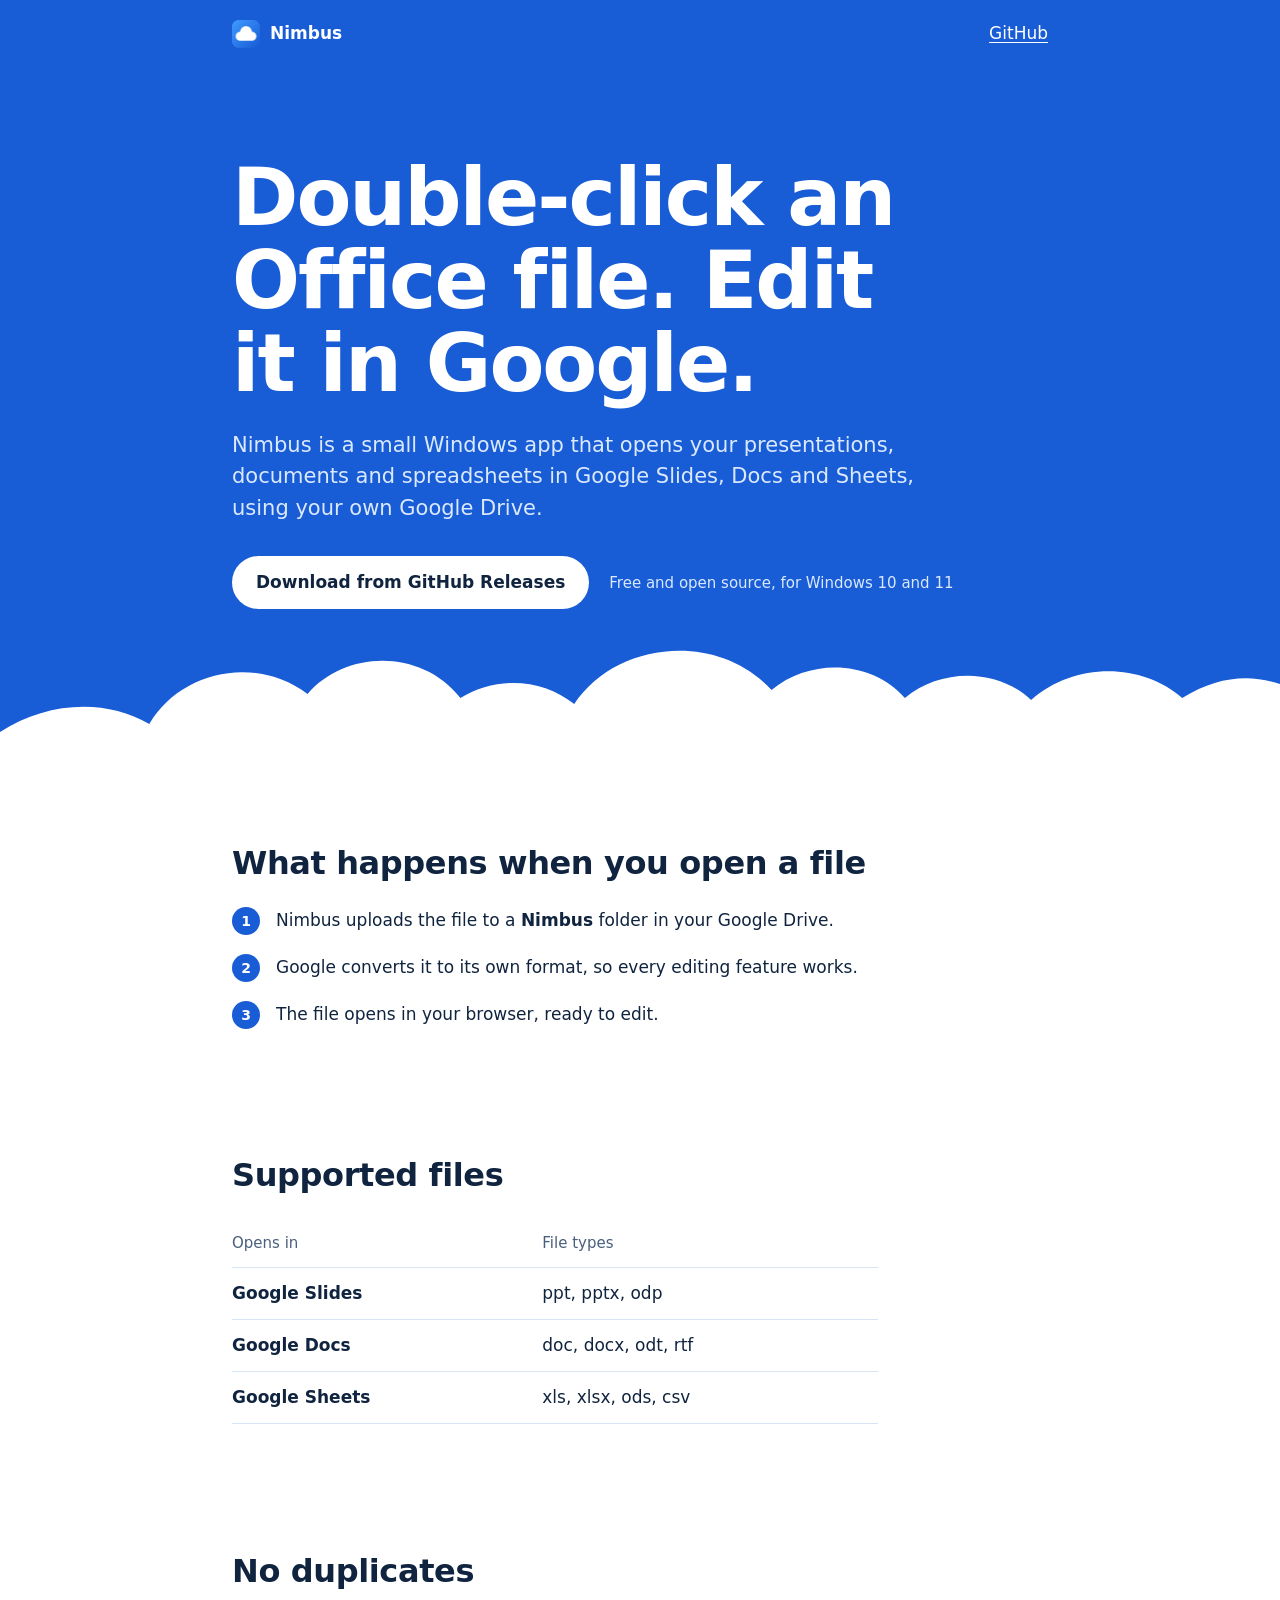
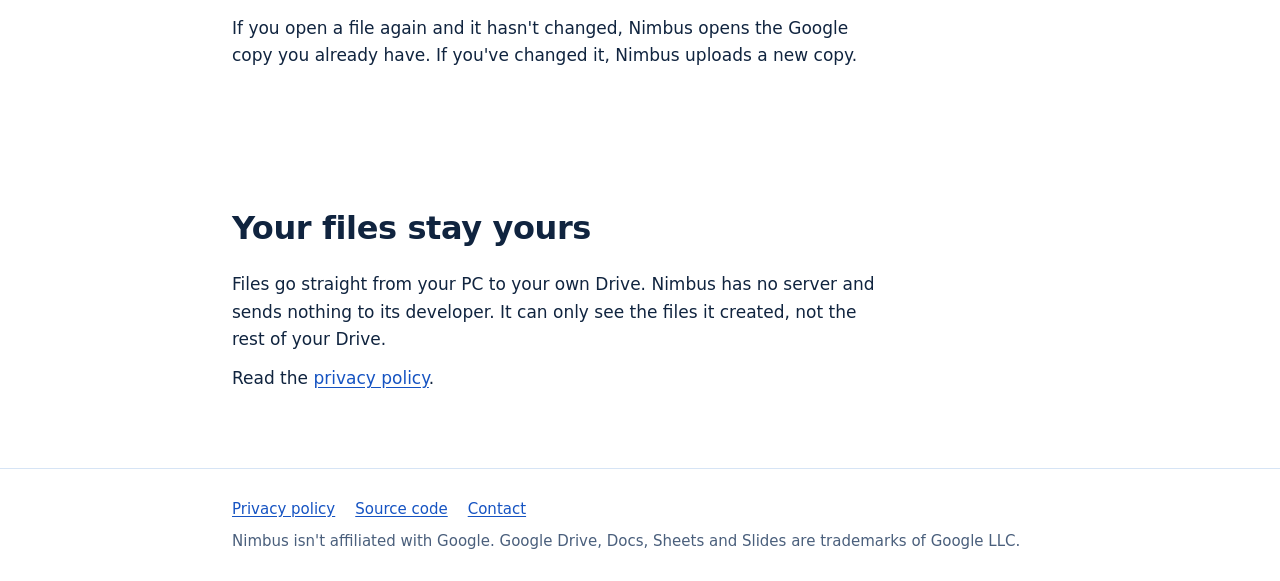
==== docs/index.html @ 362dc2d4 "MIT lisansı, İngilizce README ve GitHub Pages sayfaları docs/ altında ana sayfa ve gizlilik politika" ====
<!doctype html>
<html lang="en">
<head>
  <meta charset="utf-8">
  <meta name="viewport" content="width=device-width, initial-scale=1">
  <title>Nimbus: open Office files in Google's editors</title>
  <meta name="description" content="Nimbus is a free Windows app that opens Office files in Google Slides, Docs and Sheets using your own Google Drive.">
  <meta name="theme-color" content="#185cd6">
  <link rel="icon" href="icon.png">
  <link rel="stylesheet" href="style.css">
</head>
<body>
  <div class="sky">
    <header class="wrap bar">
      <a class="brand" href="./"><img src="icon.png" alt="" width="28" height="28">Nimbus</a>
      <a href="https://github.com/ahmetelcin/Nimbus">GitHub</a>
    </header>
    <main>
      <div class="wrap hero">
        <h1>Double-click an Office file. Edit it in Google.</h1>
        <p>Nimbus is a small Windows app that opens your presentations, documents and spreadsheets in Google Slides, Docs and Sheets, using your own Google Drive.</p>
        <div class="actions">
          <a class="download" href="https://github.com/ahmetelcin/Nimbus/releases">Download from GitHub Releases</a>
          <span>Free and open source, for Windows 10 and 11</span>
        </div>
      </div>
    </main>
  </div>
  <svg class="cloud-edge" viewBox="0 0 1440 132" preserveAspectRatio="none" aria-hidden="true" focusable="false">
    <path d="M0 132V84c52-30 118-34 168-8 34-52 118-70 178-30 42-44 128-46 172 4 40-22 92-20 128 6 46-62 160-74 222-14 44-32 112-30 150 8 40-30 104-30 142 2 48-38 124-38 170-2 40-22 76-24 110-14v96Z"/>
  </svg>

  <section class="section">
    <div class="wrap">
      <h2>What happens when you open a file</h2>
      <ol class="steps">
        <li>Nimbus uploads the file to a <strong>Nimbus</strong> folder in your Google Drive.</li>
        <li>Google converts it to its own format, so every editing feature works.</li>
        <li>The file opens in your browser, ready to edit.</li>
      </ol>
    </div>
  </section>

  <section class="section">
    <div class="wrap">
      <h2>Supported files</h2>
      <table class="types">
        <thead>
          <tr><th scope="col">Opens in</th><th scope="col">File types</th></tr>
        </thead>
        <tbody>
          <tr><th scope="row">Google Slides</th><td>ppt, pptx, odp</td></tr>
          <tr><th scope="row">Google Docs</th><td>doc, docx, odt, rtf</td></tr>
          <tr><th scope="row">Google Sheets</th><td>xls, xlsx, ods, csv</td></tr>
        </tbody>
      </table>
    </div>
  </section>

  <section class="section">
    <div class="wrap">
      <h2>No duplicates</h2>
      <p>If you open a file again and it hasn't changed, Nimbus opens the Google copy you already have. If you've changed it, Nimbus uploads a new copy.</p>
    </div>
  </section>

  <section class="section">
    <div class="wrap">
      <h2>Your files stay yours</h2>
      <p>Files go straight from your PC to your own Drive. Nimbus has no server and sends nothing to its developer. It can only see the files it created, not the rest of your Drive.</p>
      <p>Read the <a href="privacy.html">privacy policy</a>.</p>
    </div>
  </section>

  <footer>
    <div class="wrap">
      <nav aria-label="Footer">
        <a href="privacy.html">Privacy policy</a>
        <a href="https://github.com/ahmetelcin/Nimbus">Source code</a>
        <a href="https://github.com/ahmetelcin/Nimbus/issues">Contact</a>
      </nav>
      <p>Nimbus isn't affiliated with Google. Google Drive, Docs, Sheets and Slides are trademarks of Google LLC.</p>
    </div>
  </footer>
</body>
</html>
---- docs/style.css ----
:root {
  color-scheme: light dark;
  --sky: #185cd6;
  --on-sky: #ffffff;
  --on-sky-soft: #dbe9ff;
  --bg: #ffffff;
  --ink: #10243f;
  --muted: #4a5f7c;
  --line: #d6e4f5;
  --link: #1553c2;
  --font: "Segoe UI Variable Text", "Segoe UI", system-ui, -apple-system, "Helvetica Neue", Arial, sans-serif;
  --font-display: "Segoe UI Variable Display", "Segoe UI", system-ui, -apple-system, "Helvetica Neue", Arial, sans-serif;
  --gutter: clamp(20px, 6vw, 72px);
  --page: 960px;
}

@media (prefers-color-scheme: dark) {
  :root {
    --sky: #134aae;
    --on-sky-soft: #d3e3ff;
    --bg: #0e1b2e;
    --ink: #e6f0ff;
    --muted: #a5b8d2;
    --line: #2a3d59;
    --link: #8dbcff;
  }
}

* {
  box-sizing: border-box;
}

html {
  -webkit-text-size-adjust: 100%;
}

body {
  margin: 0;
  background: var(--bg);
  color: var(--ink);
  font-family: var(--font);
  font-size: 1.0625rem;
  line-height: 1.6;
}

a {
  color: var(--link);
  text-underline-offset: 0.15em;
}

:focus-visible {
  outline: 3px solid currentColor;
  outline-offset: 3px;
  border-radius: 2px;
}

.wrap {
  max-width: var(--page);
  margin-inline: auto;
  padding-inline: var(--gutter);
}

/* Site header */

.bar {
  display: flex;
  align-items: center;
  justify-content: space-between;
  gap: 16px;
  padding-block: 20px;
}

.brand {
  display: inline-flex;
  align-items: center;
  gap: 10px;
  color: inherit;
  font-weight: 600;
  text-decoration: none;
}

.brand img {
  display: block;
  width: 28px;
  height: 28px;
}

.bar a:not(.brand) {
  color: inherit;
}

/* Sky band: its lower edge is the cloud */

.sky {
  background: var(--sky);
  color: var(--on-sky);
}

.sky a:focus-visible {
  outline-color: var(--on-sky);
}

.hero {
  padding-block: clamp(40px, 8vw, 88px) clamp(24px, 4vw, 40px);
}

.hero h1 {
  max-width: 13em;
  margin: 0;
  font-family: var(--font-display);
  font-size: clamp(2.5rem, 7.4vw, 5rem);
  font-weight: 650;
  line-height: 1.04;
  letter-spacing: -0.025em;
  text-wrap: balance;
}

.hero p {
  max-width: 34em;
  margin: 24px 0 0;
  color: var(--on-sky-soft);
  font-size: clamp(1.125rem, 2.2vw, 1.3125rem);
  line-height: 1.5;
}

.actions {
  display: flex;
  flex-wrap: wrap;
  align-items: center;
  gap: 12px 20px;
  margin-top: 32px;
}

.download {
  display: inline-block;
  padding: 13px 24px;
  border-radius: 999px;
  background: var(--on-sky);
  color: #10243f;
  font-weight: 600;
  text-decoration: none;
}

.download:hover {
  background: var(--on-sky-soft);
}

.actions span {
  color: var(--on-sky-soft);
  font-size: 0.9375rem;
}

.cloud-edge {
  display: block;
  width: 100%;
  height: clamp(56px, 11vw, 132px);
  margin-top: -1px;
  background: var(--sky);
  fill: var(--bg);
}

/* Home sections */

.section {
  padding-block: clamp(32px, 6vw, 64px);
}

.section h2 {
  margin: 0 0 24px;
  font-family: var(--font-display);
  font-size: clamp(1.5rem, 3.4vw, 2rem);
  font-weight: 600;
  line-height: 1.2;
  letter-spacing: -0.012em;
}

.section > .wrap > p {
  max-width: 38em;
  margin: 0 0 12px;
}

.steps {
  max-width: 38em;
  margin: 0;
  padding: 0;
  list-style: none;
  counter-reset: step;
}

.steps li {
  position: relative;
  padding: 0 0 20px 44px;
  counter-increment: step;
}

.steps li:last-child {
  padding-bottom: 0;
}

.steps li::before {
  content: counter(step);
  position: absolute;
  top: 0;
  left: 0;
  width: 28px;
  height: 28px;
  border-radius: 50%;
  background: var(--sky);
  color: var(--on-sky);
  font-size: 0.875rem;
  font-weight: 600;
  line-height: 28px;
  text-align: center;
}

.types {
  width: 100%;
  max-width: 38em;
  border-collapse: collapse;
}

.types th,
.types td {
  padding: 12px 16px 12px 0;
  border-bottom: 1px solid var(--line);
  text-align: left;
  vertical-align: baseline;
}

.types thead th {
  color: var(--muted);
  font-size: 0.9375rem;
  font-weight: 400;
}

.types tbody th {
  font-weight: 600;
  white-space: nowrap;
}

/* Long-form policy page */

.page-title {
  padding-block: clamp(20px, 5vw, 48px) 8px;
}

.page-title h1 {
  margin: 0;
  font-family: var(--font-display);
  font-size: clamp(2.25rem, 6vw, 3.5rem);
  font-weight: 650;
  line-height: 1.08;
  letter-spacing: -0.02em;
}

.page-title p {
  margin: 12px 0 0;
  color: var(--on-sky-soft);
}

.policy {
  max-width: var(--page);
  margin-inline: auto;
  padding: 8px var(--gutter) clamp(32px, 6vw, 64px);
}

.policy > * {
  max-width: 36em;
}

.policy .lead {
  margin: 0 0 8px;
  font-size: 1.1875rem;
  line-height: 1.5;
}

.policy h2 {
  margin: 40px 0 8px;
  font-family: var(--font-display);
  font-size: 1.375rem;
  font-weight: 600;
  line-height: 1.25;
}

.policy p,
.policy ul {
  margin: 0 0 12px;
}

.policy ul {
  padding-left: 1.25em;
}

.policy li {
  margin-bottom: 8px;
}

.policy code,
.section code {
  font-family: "Cascadia Mono", Consolas, ui-monospace, monospace;
  font-size: 0.9em;
  overflow-wrap: anywhere;
}

/* Footer */

footer {
  border-top: 1px solid var(--line);
  color: var(--muted);
  font-size: 0.9375rem;
}

footer .wrap {
  padding-block: 28px;
}

footer nav {
  display: flex;
  flex-wrap: wrap;
  gap: 8px 20px;
  margin-bottom: 8px;
}

footer p {
  margin: 0;
}
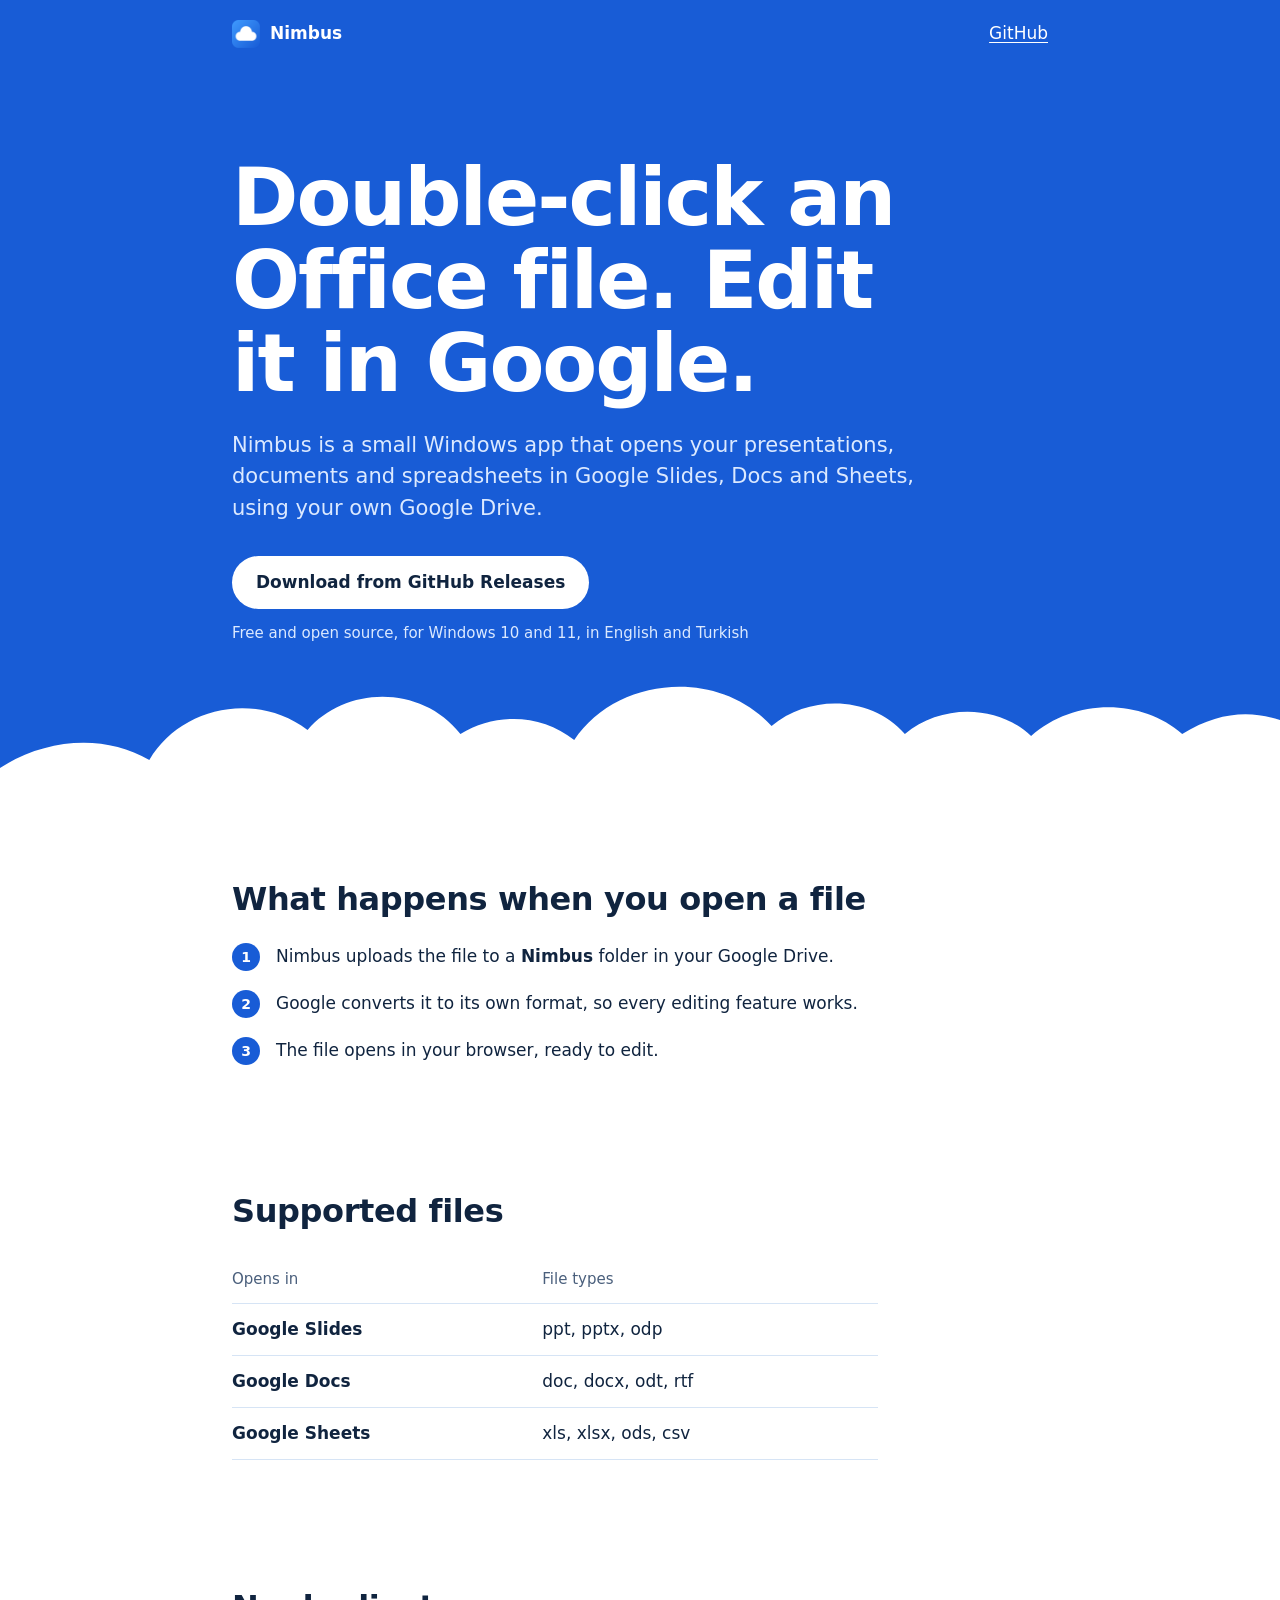
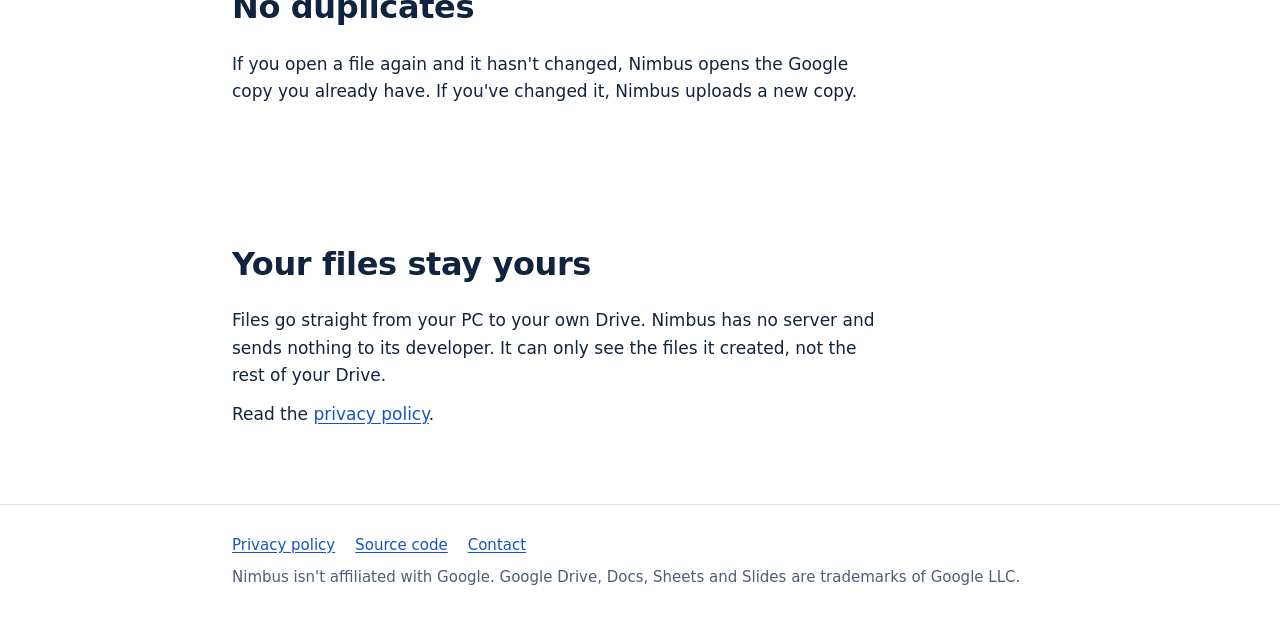
==== commit 2c4153cc: "Aşama E: Türkçe ve İngilizce arayüz, güncelleme penceresi Arayüz metinleri Strings kaynaklarına taşı" ====
--- a/docs/index.html
+++ b/docs/index.html
@@ -20,8 +20,8 @@
         <h1>Double-click an Office file. Edit it in Google.</h1>
         <p>Nimbus is a small Windows app that opens your presentations, documents and spreadsheets in Google Slides, Docs and Sheets, using your own Google Drive.</p>
         <div class="actions">
-          <a class="download" href="https://github.com/ahmetelcin/Nimbus/releases">Download from GitHub Releases</a>
-          <span>Free and open source, for Windows 10 and 11</span>
+          <a class="download" href="https://github.com/ahmetelcin/Nimbus/releases/latest/download/Nimbus-win-x64.zip">Download from GitHub Releases</a>
+          <span>Free and open source, for Windows 10 and 11, in English and Turkish</span>
         </div>
       </div>
     </main>
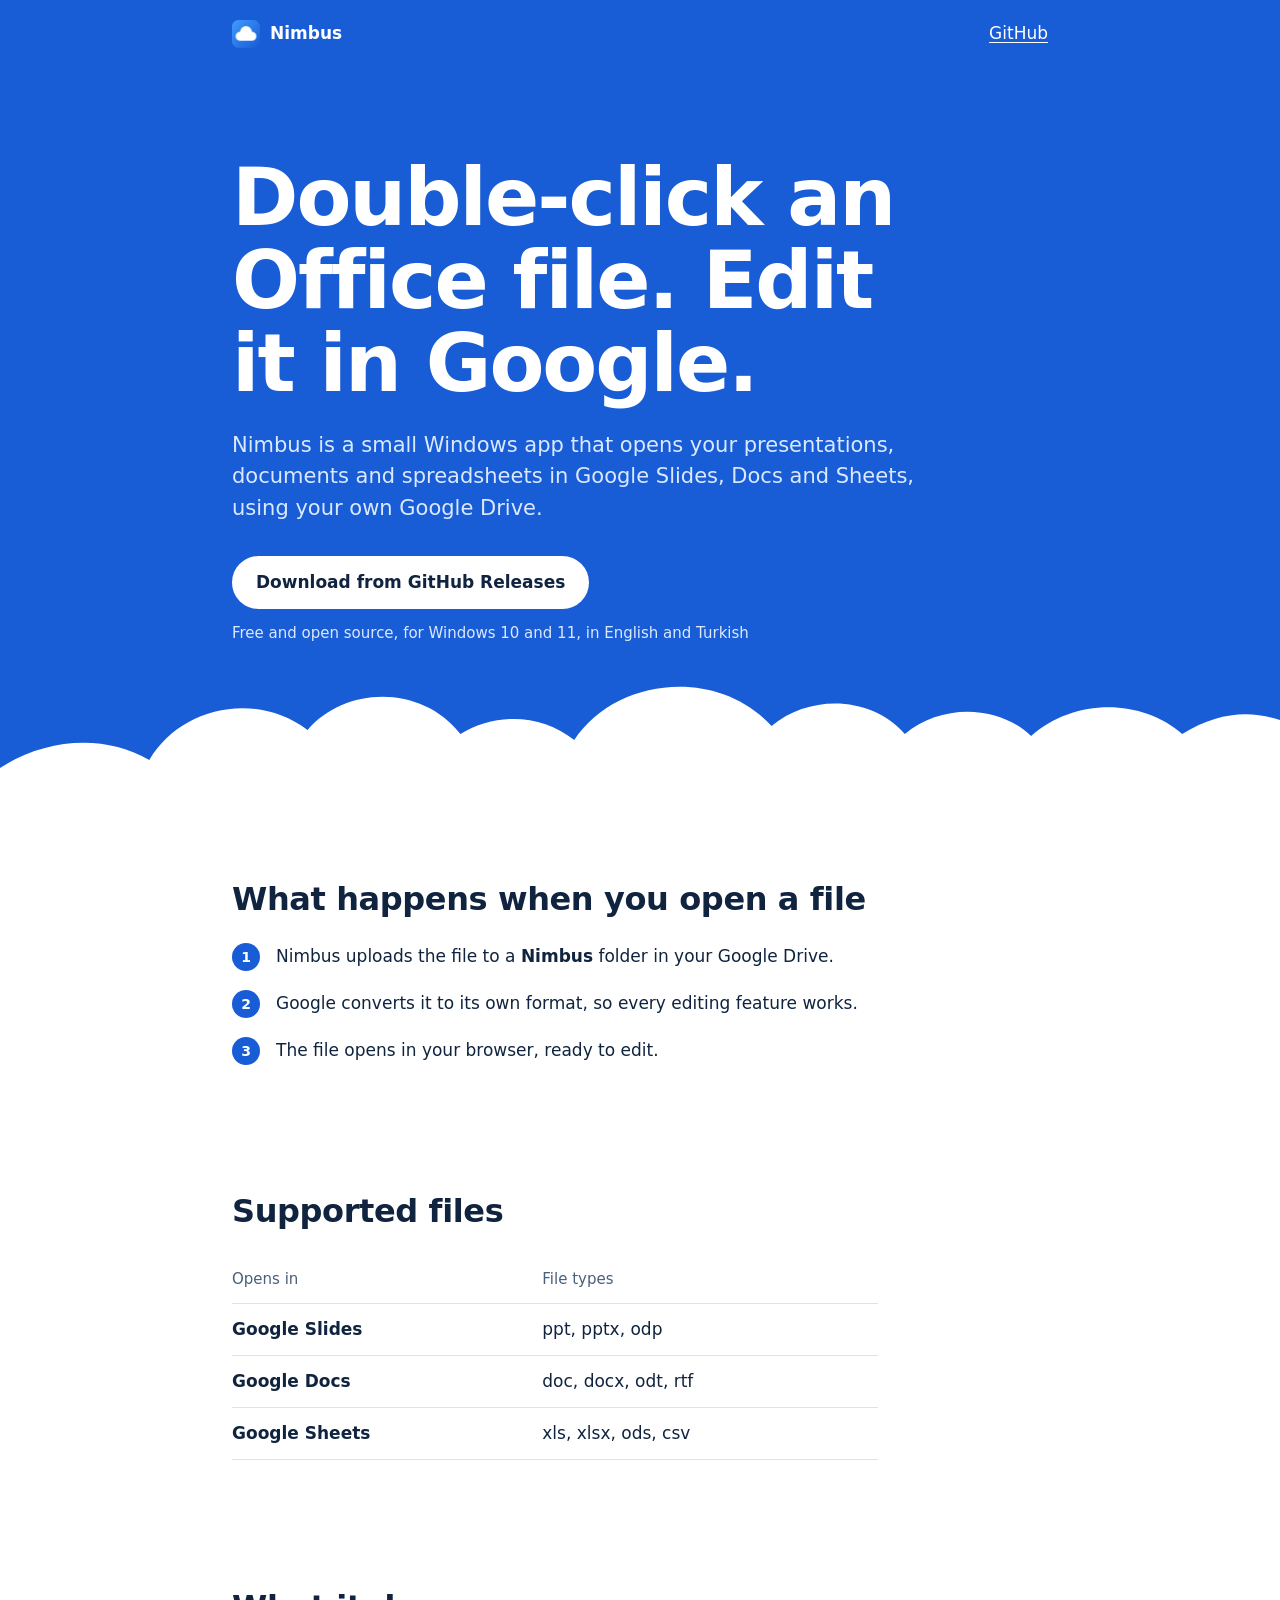
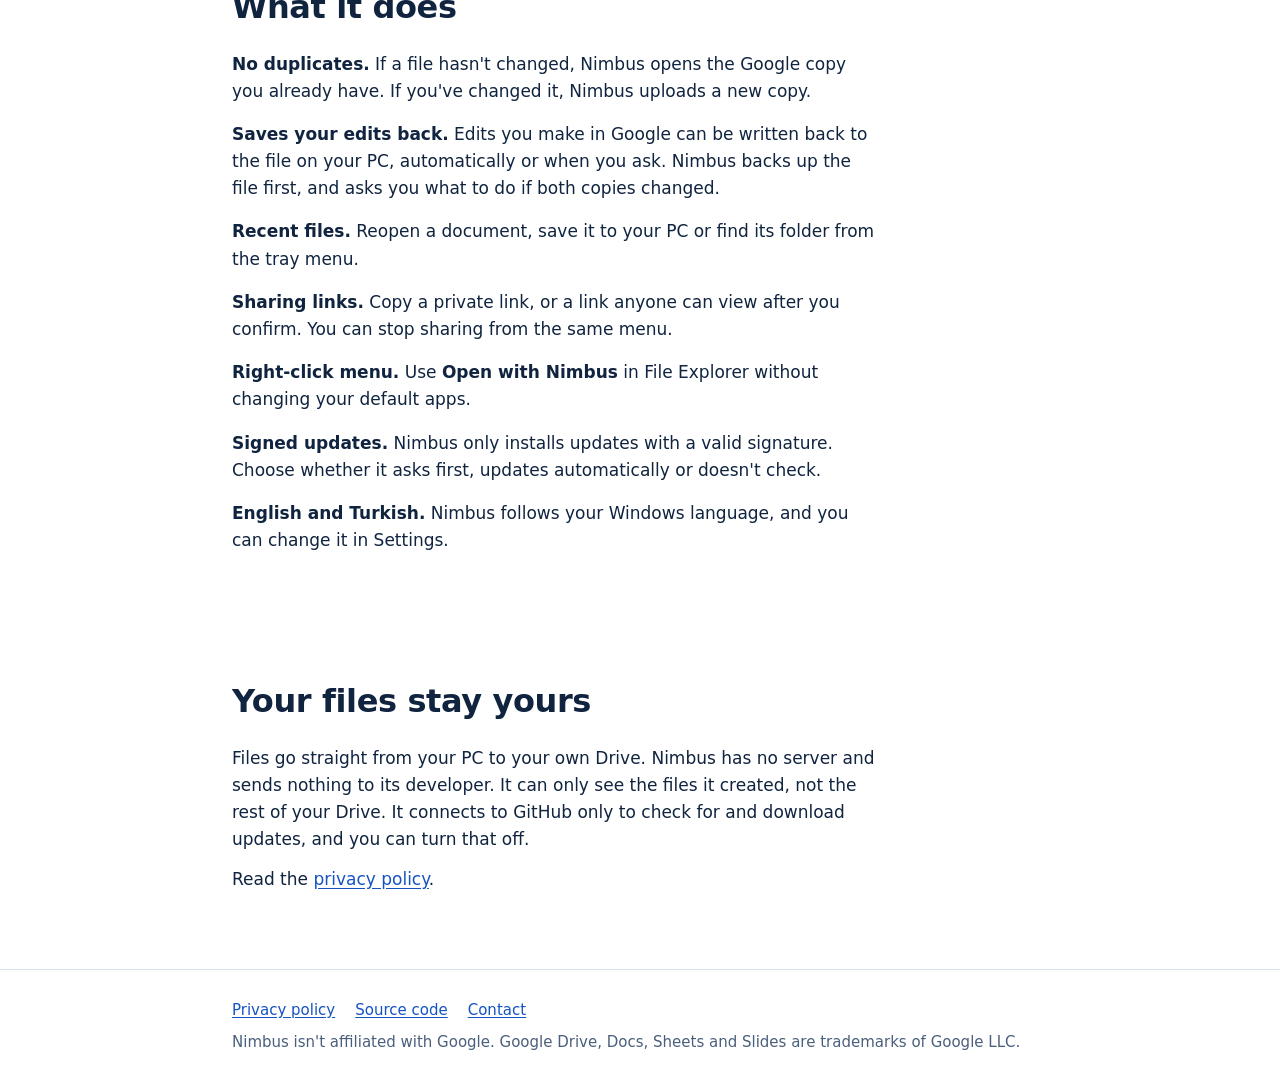
==== commit 36927472: "Aşama F: v1.1.0, gömülü OAuth istemcisi ve zip'siz yayın client_secret.json exe'ye gömülür; yanındak" ====
--- a/docs/index.html
+++ b/docs/index.html
@@ -20,7 +20,7 @@
         <h1>Double-click an Office file. Edit it in Google.</h1>
         <p>Nimbus is a small Windows app that opens your presentations, documents and spreadsheets in Google Slides, Docs and Sheets, using your own Google Drive.</p>
         <div class="actions">
-          <a class="download" href="https://github.com/ahmetelcin/Nimbus/releases/latest/download/Nimbus-win-x64.zip">Download from GitHub Releases</a>
+          <a class="download" href="https://github.com/ahmetelcin/Nimbus/releases/latest/download/Nimbus.exe">Download from GitHub Releases</a>
           <span>Free and open source, for Windows 10 and 11, in English and Turkish</span>
         </div>
       </div>
@@ -59,15 +59,23 @@
 
   <section class="section">
     <div class="wrap">
-      <h2>No duplicates</h2>
-      <p>If you open a file again and it hasn't changed, Nimbus opens the Google copy you already have. If you've changed it, Nimbus uploads a new copy.</p>
+      <h2>What it does</h2>
+      <ul class="features">
+        <li><strong>No duplicates.</strong> If a file hasn't changed, Nimbus opens the Google copy you already have. If you've changed it, Nimbus uploads a new copy.</li>
+        <li><strong>Saves your edits back.</strong> Edits you make in Google can be written back to the file on your PC, automatically or when you ask. Nimbus backs up the file first, and asks you what to do if both copies changed.</li>
+        <li><strong>Recent files.</strong> Reopen a document, save it to your PC or find its folder from the tray menu.</li>
+        <li><strong>Sharing links.</strong> Copy a private link, or a link anyone can view after you confirm. You can stop sharing from the same menu.</li>
+        <li><strong>Right-click menu.</strong> Use <strong>Open with Nimbus</strong> in File Explorer without changing your default apps.</li>
+        <li><strong>Signed updates.</strong> Nimbus only installs updates with a valid signature. Choose whether it asks first, updates automatically or doesn't check.</li>
+        <li><strong>English and Turkish.</strong> Nimbus follows your Windows language, and you can change it in Settings.</li>
+      </ul>
     </div>
   </section>
 
   <section class="section">
     <div class="wrap">
       <h2>Your files stay yours</h2>
-      <p>Files go straight from your PC to your own Drive. Nimbus has no server and sends nothing to its developer. It can only see the files it created, not the rest of your Drive.</p>
+      <p>Files go straight from your PC to your own Drive. Nimbus has no server and sends nothing to its developer. It can only see the files it created, not the rest of your Drive. It connects to GitHub only to check for and download updates, and you can turn that off.</p>
       <p>Read the <a href="privacy.html">privacy policy</a>.</p>
     </div>
   </section>
--- a/docs/style.css
+++ b/docs/style.css
@@ -179,6 +179,21 @@
   margin: 0 0 12px;
 }
 
+.features {
+  max-width: 38em;
+  margin: 0;
+  padding: 0;
+  list-style: none;
+}
+
+.features li {
+  padding-bottom: 16px;
+}
+
+.features li:last-child {
+  padding-bottom: 0;
+}
+
 .steps {
   max-width: 38em;
   margin: 0;
